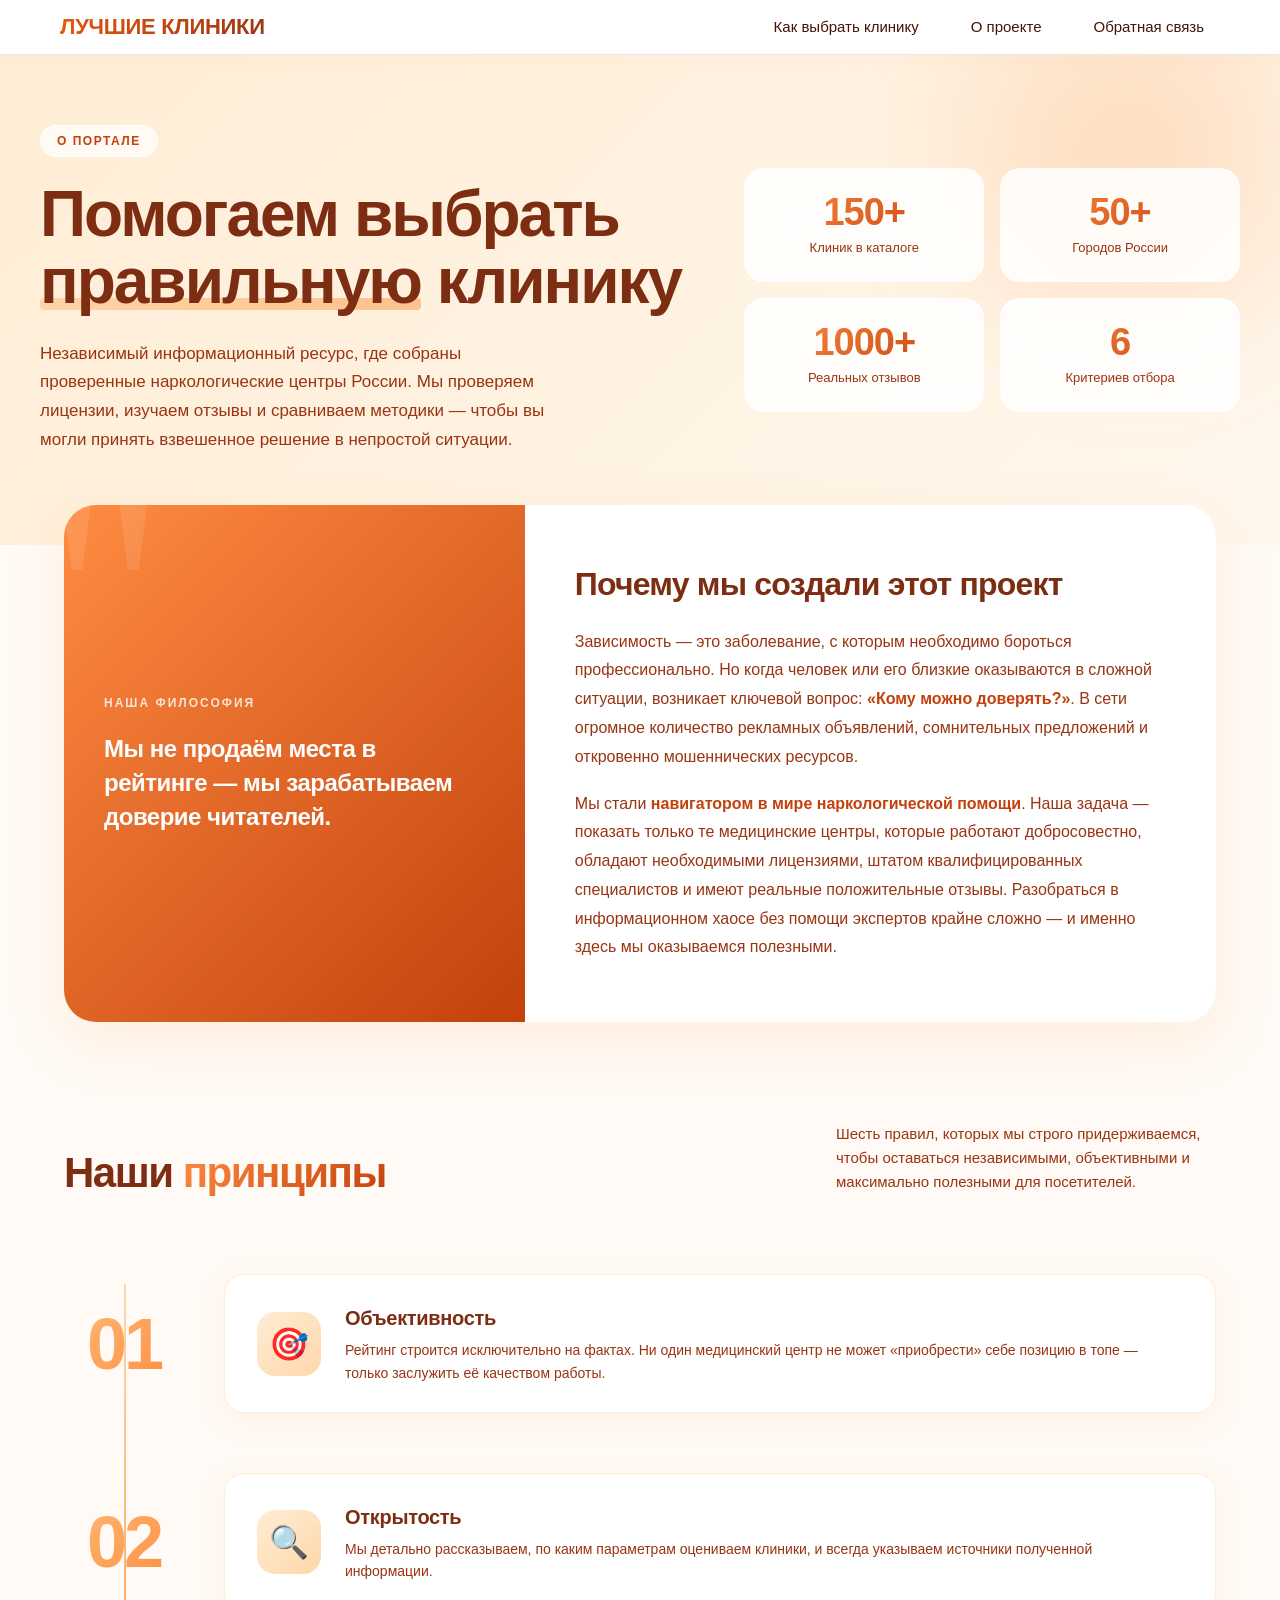
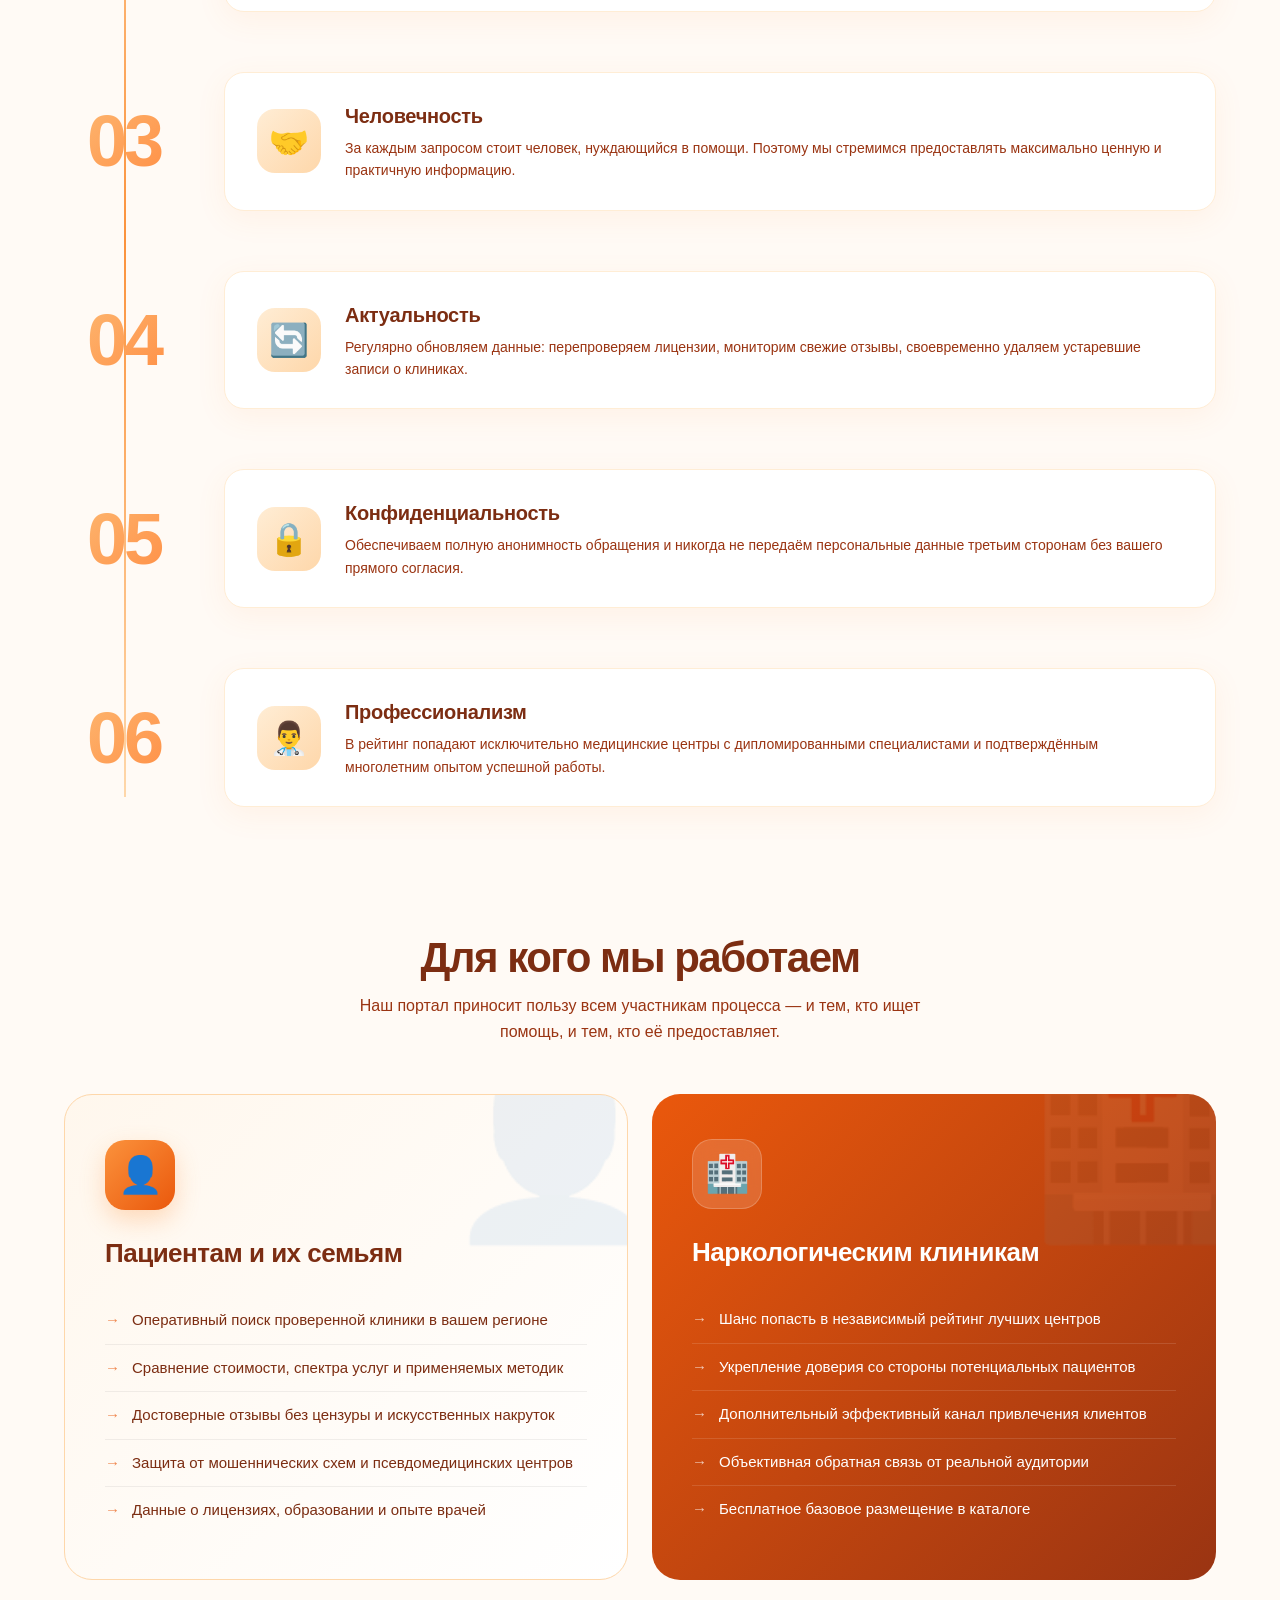
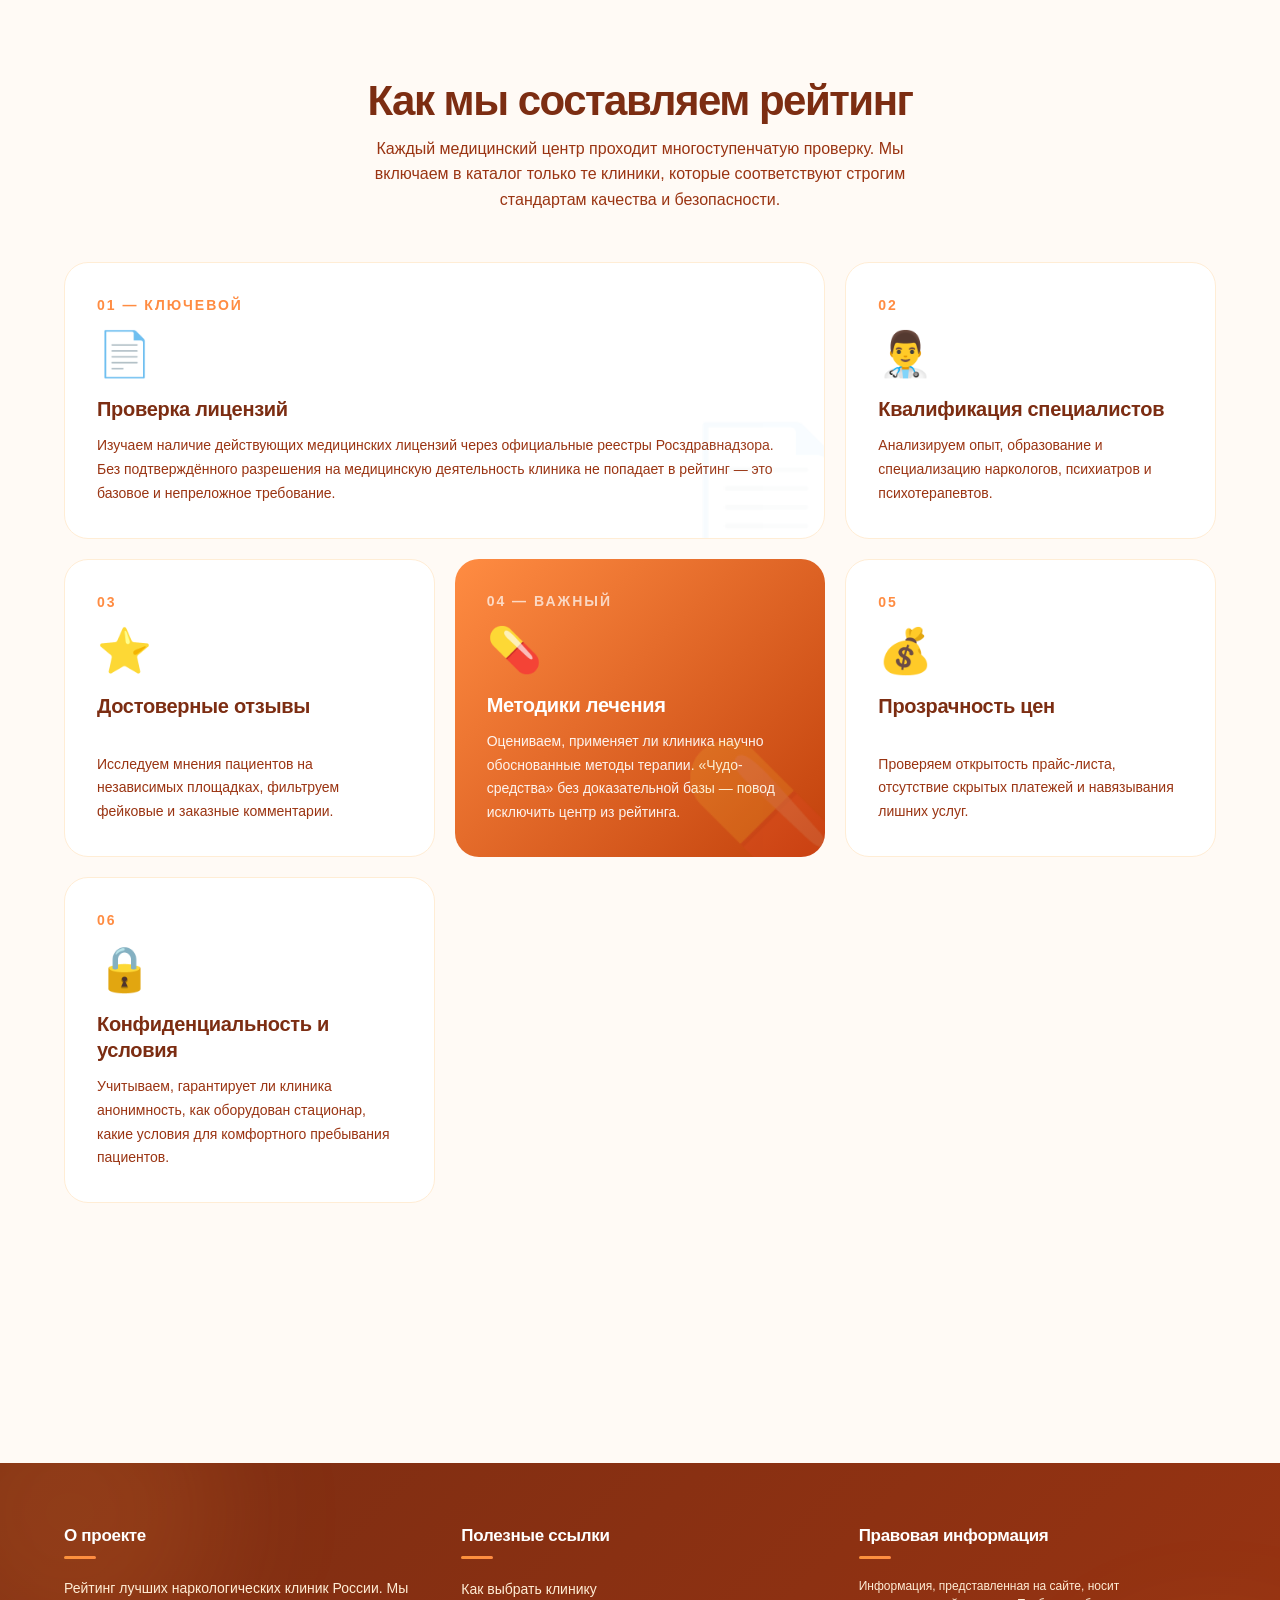
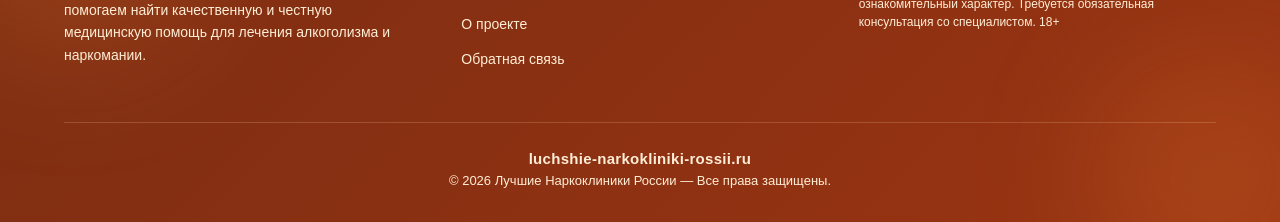
==== pages/about-us.html @ c1997070 "first commit" ====
<!DOCTYPE html>
<html lang="ru">

<head>
    <meta charset="UTF-8">
    <meta name="viewport" content="width=device-width, initial-scale=1, maximum-scale=1, user-scalable=0" />
    <link rel="canonical" href="https://luchshie-narkokliniki-rossii.ru/about-us">
    <meta name="description"
        content="Узнайте больше о портале Лучшие Наркоклиники России. Наша миссия, принципы работы и критерии отбора наркологических центров для независимого рейтинга.">
    <title>О проекте — Лучшие Наркоклиники России | luchshie-narkokliniki-rossii.ru</title>
    <meta name="keywords"
        content="о проекте наркологические клиники, рейтинг наркоцентров россия, независимый рейтинг наркологии">

    <link rel="apple-touch-icon" sizes="180x180" href="/assets/img/favicon/apple-touch-icon.png">
    <link rel="icon" type="image/png" sizes="32x32" href="/assets/img/favicon/favicon-32x32.png">
    <link rel="icon" type="image/png" sizes="16x16" href="/assets/img/favicon/favicon-16x16.png">

    <link rel="stylesheet" href="../style.css">


    <meta name="robots" content="index, follow" />

    <style>
        :root {
            --peach-50: #fff7ed;
            --peach-100: #ffedd5;
            --peach-200: #fed7aa;
            --peach-300: #fdba74;
            --peach-400: #fb923c;
            --peach-500: #ff8c42;
            --peach-600: #ea580c;
            --peach-700: #c2410c;
            --peach-800: #9a3412;
            --peach-900: #7c2d12;
            --text-dark: #431407;
        }

        * {
            margin: 0;
            padding: 0;
            box-sizing: border-box;
        }

        body {
            font-family: 'Segoe UI', -apple-system, BlinkMacSystemFont, sans-serif;
            background: #fffaf5;
            color: var(--text-dark);
            overflow-x: hidden;
        }

        /* ===== HERO — АСИММЕТРИЧНЫЙ С ДВУМЯ КОЛОНКАМИ ===== */
        .hero {
            padding: 70px 24px 90px;
            background: linear-gradient(135deg, var(--peach-100) 0%, var(--peach-50) 100%);
            position: relative;
            overflow: hidden;
        }

        .hero::before {
            content: '';
            position: absolute;
            width: 500px;
            height: 500px;
            background: radial-gradient(circle, rgba(251, 146, 60, 0.25) 0%, transparent 70%);
            border-radius: 50%;
            top: -150px;
            right: -100px;
            filter: blur(40px);
        }

        .hero__inner {
            max-width: 1200px;
            margin: 0 auto;
            display: grid;
            grid-template-columns: 1.3fr 1fr;
            gap: 60px;
            align-items: center;
            position: relative;
            z-index: 1;
        }

        .hero__badge {
            display: inline-block;
            padding: 6px 16px;
            background: rgba(255, 255, 255, 0.7);
            backdrop-filter: blur(10px);
            border: 1px solid rgba(255, 255, 255, 0.9);
            border-radius: 30px;
            font-size: 12px;
            font-weight: 700;
            color: var(--peach-700);
            text-transform: uppercase;
            letter-spacing: 1.5px;
            margin-bottom: 24px;
        }

        .hero h1 {
            font-size: clamp(40px, 6vw, 64px);
            font-weight: 900;
            color: var(--peach-900);
            line-height: 1.05;
            letter-spacing: -2px;
            margin-bottom: 24px;
        }

        .hero h1 em {
            font-style: normal;
            position: relative;
            display: inline-block;
        }

        .hero h1 em::after {
            content: '';
            position: absolute;
            left: 0;
            bottom: 6px;
            width: 100%;
            height: 12px;
            background: linear-gradient(90deg, var(--peach-300), var(--peach-400));
            opacity: 0.5;
            z-index: -1;
            border-radius: 4px;
        }

        .hero__desc {
            font-size: 17px;
            color: var(--peach-800);
            line-height: 1.7;
            max-width: 520px;
        }

        /* Статистика справа */
        .hero__stats {
            display: grid;
            grid-template-columns: 1fr 1fr;
            gap: 16px;
        }

        .stat-card {
            background: rgba(255, 255, 255, 0.85);
            backdrop-filter: blur(15px);
            border: 1px solid rgba(255, 255, 255, 0.9);
            border-radius: 20px;
            padding: 24px;
            text-align: center;
            transition: all 0.3s ease;
        }

        .stat-card:hover {
            transform: translateY(-4px);
            box-shadow: 0 15px 40px rgba(251, 146, 60, 0.18);
        }




        .stat-card:nth-child(3):hover {
            transform: translateY(-14px);
        }

        .stat-card__number {
            font-size: 38px;
            font-weight: 900;
            background: linear-gradient(135deg, var(--peach-500), var(--peach-700));
            -webkit-background-clip: text;
            -webkit-text-fill-color: transparent;
            background-clip: text;
            line-height: 1;
            margin-bottom: 8px;
            letter-spacing: -1px;
        }

        .stat-card__label {
            font-size: 13px;
            color: var(--peach-800);
            font-weight: 500;
            line-height: 1.4;
        }

        /* ===== MAIN ===== */
        .main {
            max-width: 1200px;
            margin: 0 auto;
            padding: 0 24px 100px;
        }

        /* ===== МИССИЯ — SPLIT LAYOUT ===== */
        .mission {
            margin-top: -40px;
            position: relative;
            z-index: 2;
            margin-bottom: 100px;
        }

        .mission__inner {
            background: #ffffff;
            border-radius: 32px;
            overflow: hidden;
            box-shadow: 0 20px 60px rgba(251, 146, 60, 0.12);
            display: grid;
            grid-template-columns: 1fr 1.5fr;
        }

        .mission__accent {
            background: linear-gradient(135deg, var(--peach-500) 0%, var(--peach-700) 100%);
            padding: 60px 40px;
            color: #ffffff;
            display: flex;
            flex-direction: column;
            justify-content: center;
            position: relative;
            overflow: hidden;
        }

        .mission__accent::before {
            content: '"';
            position: absolute;
            font-size: 300px;
            font-family: Georgia, serif;
            top: -60px;
            left: -20px;
            opacity: 0.1;
            line-height: 1;
        }

        .mission__accent-label {
            font-size: 12px;
            font-weight: 700;
            text-transform: uppercase;
            letter-spacing: 2px;
            opacity: 0.8;
            margin-bottom: 20px;
            position: relative;
        }

        .mission__accent-quote {
            font-size: 24px;
            font-weight: 700;
            line-height: 1.4;
            position: relative;
            letter-spacing: -0.5px;
        }

        .mission__content {
            padding: 60px 50px;
        }

        .mission__title {
            font-size: 32px;
            font-weight: 800;
            color: var(--peach-900);
            margin-bottom: 24px;
            letter-spacing: -0.8px;
            line-height: 1.2;
        }

        .mission__text {
            font-size: 16px;
            color: var(--peach-800);
            line-height: 1.8;
            margin-bottom: 18px;
        }

        .mission__text:last-child {
            margin-bottom: 0;
        }

        .mission__text strong {
            color: var(--peach-700);
            font-weight: 700;
        }

        /* ===== ПРИНЦИПЫ — TIMELINE С БОЛЬШИМИ НОМЕРАМИ ===== */
        .principles {
            margin-bottom: 100px;
        }

        .principles__header {
            display: flex;
            align-items: flex-end;
            justify-content: space-between;
            margin-bottom: 50px;
            gap: 30px;
            flex-wrap: wrap;
        }

        .principles__title {
            font-size: 42px;
            font-weight: 900;
            color: var(--peach-900);
            letter-spacing: -1.5px;
            line-height: 1;
        }

        .principles__title span {
            background: linear-gradient(135deg, var(--peach-500), var(--peach-700));
            -webkit-background-clip: text;
            -webkit-text-fill-color: transparent;
            background-clip: text;
        }

        .principles__subtitle {
            font-size: 15px;
            color: var(--peach-800);
            max-width: 380px;
            line-height: 1.6;
        }

        .principles__list {
            display: flex;
            flex-direction: column;
            gap: 0;
            position: relative;
        }

        .principles__list::before {
            content: '';
            position: absolute;
            left: 60px;
            top: 40px;
            bottom: 40px;
            width: 2px;
            background: linear-gradient(180deg, var(--peach-200), var(--peach-400), var(--peach-200));
        }

        .principle-row {
            display: grid;
            grid-template-columns: 120px 1fr;
            gap: 40px;
            padding: 30px 0;
            align-items: center;
            position: relative;
            transition: all 0.3s ease;
        }

        .principle-row:hover {
            transform: translateX(8px);
        }

        .principle-row__number {
            font-size: 72px;
            font-weight: 900;
            line-height: 1;
            background: linear-gradient(135deg, var(--peach-300), var(--peach-500));
            -webkit-background-clip: text;
            -webkit-text-fill-color: transparent;
            background-clip: text;
            letter-spacing: -3px;
            text-align: center;
            position: relative;
            z-index: 1;
        }

        .principle-row__content {
            background: #ffffff;
            border-radius: 20px;
            padding: 28px 32px;
            box-shadow: 0 8px 30px rgba(251, 146, 60, 0.08);
            border: 1px solid var(--peach-100);
            display: flex;
            align-items: center;
            gap: 24px;
            transition: all 0.3s ease;
        }

        .principle-row:hover .principle-row__content {
            box-shadow: 0 15px 45px rgba(251, 146, 60, 0.18);
            border-color: var(--peach-300);
        }

        .principle-row__icon {
            width: 64px;
            height: 64px;
            flex-shrink: 0;
            background: linear-gradient(135deg, var(--peach-100), var(--peach-200));
            border-radius: 18px;
            display: flex;
            align-items: center;
            justify-content: center;
            font-size: 32px;
            transition: transform 0.3s ease;
        }

        .principle-row:hover .principle-row__icon {
            transform: rotate(-8deg) scale(1.08);
        }

        .principle-row__body {
            flex: 1;
        }

        .principle-row__title {
            font-size: 20px;
            font-weight: 800;
            color: var(--peach-900);
            margin-bottom: 6px;
            letter-spacing: -0.3px;
        }

        .principle-row__text {
            font-size: 14px;
            color: var(--peach-800);
            line-height: 1.6;
        }

        /* ===== ДЛЯ КОГО — ДВЕ БОЛЬШИЕ КАРТОЧКИ С ГРАДИЕНТОМ ===== */
        .audience {
            margin-bottom: 100px;
        }

        .audience__header {
            text-align: center;
            margin-bottom: 50px;
        }

        .audience__title {
            font-size: 42px;
            font-weight: 900;
            color: var(--peach-900);
            letter-spacing: -1.5px;
            margin-bottom: 14px;
            line-height: 1;
        }

        .audience__desc {
            font-size: 16px;
            color: var(--peach-800);
            max-width: 600px;
            margin: 0 auto;
            line-height: 1.6;
        }

        .audience__grid {
            display: grid;
            grid-template-columns: 1fr 1fr;
            gap: 24px;
        }

        .audience-card {
            border-radius: 28px;
            padding: 45px 40px;
            position: relative;
            overflow: hidden;
            transition: all 0.4s ease;
            min-height: 420px;
            display: flex;
            flex-direction: column;
        }

        .audience-card:hover {
            transform: translateY(-6px);
        }

        .audience-card--light {
            background: linear-gradient(135deg, var(--peach-50) 0%, #ffffff 100%);
            border: 1px solid var(--peach-200);
            color: var(--peach-900);
        }

        .audience-card--light:hover {
            box-shadow: 0 25px 60px rgba(251, 146, 60, 0.18);
        }

        .audience-card--dark {
            background: linear-gradient(135deg, var(--peach-600) 0%, var(--peach-800) 100%);
            color: #ffffff;
        }

        .audience-card--dark:hover {
            box-shadow: 0 25px 60px rgba(234, 88, 12, 0.3);
        }

        .audience-card__deco {
            position: absolute;
            top: -40px;
            right: -40px;
            font-size: 180px;
            opacity: 0.08;
            line-height: 1;
            pointer-events: none;
        }

        .audience-card__icon {
            width: 70px;
            height: 70px;
            border-radius: 20px;
            display: flex;
            align-items: center;
            justify-content: center;
            font-size: 36px;
            margin-bottom: 24px;
            position: relative;
            z-index: 1;
        }

        .audience-card--light .audience-card__icon {
            background: linear-gradient(135deg, var(--peach-400), var(--peach-600));
            box-shadow: 0 10px 25px rgba(251, 146, 60, 0.3);
        }

        .audience-card--dark .audience-card__icon {
            background: rgba(255, 255, 255, 0.15);
            backdrop-filter: blur(10px);
            border: 1px solid rgba(255, 255, 255, 0.2);
        }

        .audience-card__title {
            font-size: 26px;
            font-weight: 800;
            margin-bottom: 24px;
            letter-spacing: -0.5px;
            position: relative;
            z-index: 1;
        }

        .audience-card__list {
            list-style: none;
            padding: 0;
            margin: 0;
            flex: 1;
            position: relative;
            z-index: 1;
        }

        .audience-card__list li {
            padding: 12px 0;
            font-size: 15px;
            display: flex;
            align-items: flex-start;
            gap: 12px;
            line-height: 1.5;
            border-bottom: 1px solid rgba(0, 0, 0, 0.06);
        }

        .audience-card--dark .audience-card__list li {
            border-bottom-color: rgba(255, 255, 255, 0.12);
        }

        .audience-card__list li:last-child {
            border-bottom: none;
        }

        .audience-card__list li::before {
            content: '→';
            font-weight: 700;
            flex-shrink: 0;
            opacity: 0.7;
        }

        .audience-card--light .audience-card__list li::before {
            color: var(--peach-600);
        }

        /* ===== КРИТЕРИИ — MASONRY-СЕТКА ПЛИТОК ===== */
        .criteria {
            margin-bottom: 100px;
        }

        .criteria__header {
            text-align: center;
            margin-bottom: 50px;
        }

        .criteria__title {
            font-size: 42px;
            font-weight: 900;
            color: var(--peach-900);
            letter-spacing: -1.5px;
            margin-bottom: 14px;
            line-height: 1;
        }

        .criteria__desc {
            font-size: 16px;
            color: var(--peach-800);
            max-width: 600px;
            margin: 0 auto;
            line-height: 1.6;
        }

        .criteria__grid {
            display: grid;
            grid-template-columns: repeat(3, 1fr);
            grid-auto-rows: minmax(180px, auto);
            gap: 20px;
        }

        .criteria-tile {
            background: #ffffff;
            border-radius: 24px;
            padding: 32px;
            border: 1px solid var(--peach-100);
            transition: all 0.3s ease;
            position: relative;
            overflow: hidden;
            display: flex;
            flex-direction: column;
        }

        .criteria-tile:hover {
            transform: translateY(-5px);
            box-shadow: 0 20px 50px rgba(251, 146, 60, 0.15);
            border-color: var(--peach-300);
        }

        /* Разные размеры плиток */
        .criteria-tile--wide {
            grid-column: span 2;
        }

        .criteria-tile--tall {
            grid-row: span 2;
        }

        .criteria-tile--accent {
            background: linear-gradient(135deg, var(--peach-500), var(--peach-700));
            color: #ffffff;
            border: none;
        }

        .criteria-tile__number {
            font-size: 14px;
            font-weight: 800;
            color: var(--peach-500);
            letter-spacing: 2px;
            margin-bottom: 16px;
        }

        .criteria-tile--accent .criteria-tile__number {
            color: rgba(255, 255, 255, 0.7);
        }

        .criteria-tile__icon {
            font-size: 44px;
            margin-bottom: 20px;
            line-height: 1;
        }

        .criteria-tile__title {
            font-size: 20px;
            font-weight: 800;
            color: var(--peach-900);
            margin-bottom: 12px;
            letter-spacing: -0.3px;
            line-height: 1.3;
        }

        .criteria-tile--accent .criteria-tile__title {
            color: #ffffff;
        }

        .criteria-tile__text {
            font-size: 14px;
            color: var(--peach-800);
            line-height: 1.7;
            margin-top: auto;
        }

        .criteria-tile--accent .criteria-tile__text {
            color: rgba(255, 255, 255, 0.92);
        }

        .criteria-tile__deco {
            position: absolute;
            bottom: -30px;
            right: -30px;
            font-size: 140px;
            opacity: 0.05;
            line-height: 1;
            pointer-events: none;
        }

        .criteria-tile--accent .criteria-tile__deco {
            opacity: 0.15;
        }

        /* ===== CTA — БОЛЬШОЙ БЛОК С ПАТТЕРНОМ ===== */
        .cta {
            background: linear-gradient(135deg, var(--peach-900) 0%, var(--peach-700) 100%);
            border-radius: 32px;
            padding: 80px 60px;
            text-align: center;
            color: #ffffff;
            position: relative;
            overflow: hidden;
        }

        .cta::before {
            content: '';
            position: absolute;
            inset: 0;
            background-image:
                radial-gradient(circle at 20% 30%, rgba(251, 146, 60, 0.3) 0%, transparent 40%),
                radial-gradient(circle at 80% 70%, rgba(255, 140, 66, 0.25) 0%, transparent 40%);
            pointer-events: none;
        }

        .cta::after {
            content: '';
            position: absolute;
            inset: 0;
            background-image:
                linear-gradient(45deg, transparent 48%, rgba(255, 255, 255, 0.03) 49%, rgba(255, 255, 255, 0.03) 51%, transparent 52%);
            background-size: 30px 30px;
            pointer-events: none;
        }

        .cta__inner {
            position: relative;
            z-index: 1;
            max-width: 700px;
            margin: 0 auto;
        }

        .cta__label {
            display: inline-block;
            padding: 6px 18px;
            background: rgba(255, 255, 255, 0.12);
            backdrop-filter: blur(10px);
            border: 1px solid rgba(255, 255, 255, 0.2);
            border-radius: 30px;
            font-size: 12px;
            font-weight: 700;
            text-transform: uppercase;
            letter-spacing: 2px;
            margin-bottom: 24px;
        }

        .cta__title {
            font-size: 40px;
            font-weight: 900;
            line-height: 1.15;
            letter-spacing: -1px;
            margin-bottom: 20px;
        }

        .cta__text {
            font-size: 17px;
            opacity: 0.9;
            line-height: 1.6;
            margin-bottom: 36px;
        }

        .cta__buttons {
            display: flex;
            gap: 14px;
            justify-content: center;
            flex-wrap: wrap;
        }

        .cta__btn {
            padding: 16px 34px;
            border-radius: 14px;
            font-size: 15px;
            font-weight: 700;
            text-decoration: none;
            transition: all 0.3s ease;
            display: inline-block;
            letter-spacing: 0.2px;
        }

        .cta__btn--primary {
            background: #ffffff;
            color: var(--peach-700);
            box-shadow: 0 10px 30px rgba(0, 0, 0, 0.2);
        }

        .cta__btn--primary:hover {
            transform: translateY(-3px);
            box-shadow: 0 15px 40px rgba(0, 0, 0, 0.3);
        }

        .cta__btn--ghost {
            background: transparent;
            color: #ffffff;
            border: 2px solid rgba(255, 255, 255, 0.4);
        }

        .cta__btn--ghost:hover {
            background: rgba(255, 255, 255, 0.1);
            border-color: #ffffff;
            transform: translateY(-3px);
        }

        /* ===== АДАПТИВ ===== */
        @media (max-width: 900px) {
            .hero__inner {
                grid-template-columns: 1fr;
                gap: 40px;
            }

            .hero__stats {
                grid-template-columns: repeat(4, 1fr);
                gap: 12px;
            }

            .stat-card:nth-child(2),
            .stat-card:nth-child(3) {
                transform: none;
            }

            .stat-card:nth-child(2):hover,
            .stat-card:nth-child(3):hover {
                transform: translateY(-4px);
            }

            .stat-card__number {
                font-size: 28px;
            }

            .stat-card__label {
                font-size: 11px;
            }

            .mission__inner {
                grid-template-columns: 1fr;
            }

            .mission__accent {
                padding: 40px 30px;
            }

            .mission__content {
                padding: 40px 30px;
            }

            .mission__title {
                font-size: 26px;
            }

            .principles__title,
            .audience__title,
            .criteria__title {
                font-size: 32px;
            }

            .principles__list::before {
                left: 40px;
            }

            .principle-row {
                grid-template-columns: 80px 1fr;
                gap: 20px;
            }

            .principle-row__number {
                font-size: 48px;
            }

            .principle-row__content {
                flex-direction: column;
                text-align: center;
                padding: 24px;
            }

            .audience__grid {
                grid-template-columns: 1fr;
            }

            .audience-card {
                min-height: auto;
                padding: 35px 28px;
            }

            .criteria__grid {
                grid-template-columns: 1fr 1fr;
            }

            .criteria-tile--wide {
                grid-column: span 2;
            }

            .criteria-tile--tall {
                grid-row: span 1;
            }

            .cta {
                padding: 50px 25px;
            }

            .cta__title {
                font-size: 28px;
            }
        }

        @media (max-width: 600px) {
            .hero__stats {
                grid-template-columns: 1fr 1fr;
            }

            .criteria__grid {
                grid-template-columns: 1fr;
            }

            .criteria-tile--wide {
                grid-column: span 1;
            }

            .principle-row {
                grid-template-columns: 1fr;
                gap: 12px;
            }

            .principles__list::before {
                display: none;
            }
        }
    </style>
</head>

<body>

    <!-- ===== ХЕДЕР ===== -->
    <header class="header">
        <div class="header__wrapper">
            <div class="header__container">
                <a class="header__logo logo" href="../index.html">
                    <span class="logo__text"
                        style="font-weight: 800; text-transform: uppercase; color: #ea580c; font-size: 22px;">Лучшие
                        Клиники</span>
                </a>

            </div>
            <div class="header__menu">
                <nav class="header__links">
                    <ul class="header__links-list">
                        <li><a href="./kak-vibrat-kliniky.html">Как выбрать клинику</a></li>
                        <li><a href="./about-us.html">О проекте</a></li>
                        <li><a href="./contacts.html">Обратная связь</a></li>
                    </ul>
                </nav>
            </div>
        </div>
    </header>

    <!-- ===== HERO — АСИММЕТРИЧНЫЙ С СОДЕРЖАНИЕМ И СТАТИСТИКОЙ ===== -->
    <section class="hero">
        <div class="hero__inner">
            <div class="hero__text">
                <span class="hero__badge">О портале</span>
                <h1>Помогаем выбрать <em>правильную</em> клинику</h1>
                <p class="hero__desc">
                    Независимый информационный ресурс, где собраны проверенные наркологические центры России.
                    Мы проверяем лицензии, изучаем отзывы и сравниваем методики — чтобы вы могли принять
                    взвешенное решение в непростой ситуации.
                </p>
            </div>

            <div class="hero__stats">
                <div class="stat-card">
                    <div class="stat-card__number">150+</div>
                    <div class="stat-card__label">Клиник в каталоге</div>
                </div>
                <div class="stat-card">
                    <div class="stat-card__number">50+</div>
                    <div class="stat-card__label">Городов России</div>
                </div>
                <div class="stat-card">
                    <div class="stat-card__number">1000+</div>
                    <div class="stat-card__label">Реальных отзывов</div>
                </div>
                <div class="stat-card">
                    <div class="stat-card__number">6</div>
                    <div class="stat-card__label">Критериев отбора</div>
                </div>
            </div>
        </div>
    </section>

    <main class="main">

        <!-- ===== МИССИЯ — SPLIT LAYOUT ===== -->
        <section class="mission">
            <div class="mission__inner">
                <div class="mission__accent">
                    <div class="mission__accent-label">Наша философия</div>
                    <div class="mission__accent-quote">
                        Мы не продаём места в рейтинге — мы зарабатываем доверие читателей.
                    </div>
                </div>
                <div class="mission__content">
                    <h2 class="mission__title">Почему мы создали этот проект</h2>
                    <p class="mission__text">
                        Зависимость — это заболевание, с которым необходимо бороться профессионально. Но когда человек
                        или его близкие оказываются в сложной ситуации, возникает ключевой вопрос: <strong>«Кому можно
                            доверять?»</strong>. В сети огромное количество рекламных объявлений, сомнительных
                        предложений
                        и откровенно мошеннических ресурсов.
                    </p>
                    <p class="mission__text">
                        Мы стали <strong>навигатором в мире наркологической помощи</strong>. Наша задача — показать
                        только те медицинские центры, которые работают добросовестно, обладают необходимыми лицензиями,
                        штатом квалифицированных специалистов и имеют реальные положительные отзывы. Разобраться
                        в информационном хаосе без помощи экспертов крайне сложно — и именно здесь мы оказываемся
                        полезными.
                    </p>
                </div>
            </div>
        </section>

        <!-- ===== ПРИНЦИПЫ — TIMELINE ===== -->
        <section class="principles">
            <div class="principles__header">
                <h2 class="principles__title">Наши <span>принципы</span></h2>
                <p class="principles__subtitle">
                    Шесть правил, которых мы строго придерживаемся, чтобы оставаться независимыми,
                    объективными и максимально полезными для посетителей.
                </p>
            </div>

            <div class="principles__list">

                <div class="principle-row">
                    <div class="principle-row__number">01</div>
                    <div class="principle-row__content">
                        <div class="principle-row__icon">🎯</div>
                        <div class="principle-row__body">
                            <h3 class="principle-row__title">Объективность</h3>
                            <p class="principle-row__text">
                                Рейтинг строится исключительно на фактах. Ни один медицинский центр не может
                                «приобрести» себе позицию в топе — только заслужить её качеством работы.
                            </p>
                        </div>
                    </div>
                </div>

                <div class="principle-row">
                    <div class="principle-row__number">02</div>
                    <div class="principle-row__content">
                        <div class="principle-row__icon">🔍</div>
                        <div class="principle-row__body">
                            <h3 class="principle-row__title">Открытость</h3>
                            <p class="principle-row__text">
                                Мы детально рассказываем, по каким параметрам оцениваем клиники, и всегда указываем
                                источники полученной информации.
                            </p>
                        </div>
                    </div>
                </div>

                <div class="principle-row">
                    <div class="principle-row__number">03</div>
                    <div class="principle-row__content">
                        <div class="principle-row__icon">🤝</div>
                        <div class="principle-row__body">
                            <h3 class="principle-row__title">Человечность</h3>
                            <p class="principle-row__text">
                                За каждым запросом стоит человек, нуждающийся в помощи. Поэтому мы стремимся
                                предоставлять максимально ценную и практичную информацию.
                            </p>
                        </div>
                    </div>
                </div>

                <div class="principle-row">
                    <div class="principle-row__number">04</div>
                    <div class="principle-row__content">
                        <div class="principle-row__icon">🔄</div>
                        <div class="principle-row__body">
                            <h3 class="principle-row__title">Актуальность</h3>
                            <p class="principle-row__text">
                                Регулярно обновляем данные: перепроверяем лицензии, мониторим свежие отзывы,
                                своевременно удаляем устаревшие записи о клиниках.
                            </p>
                        </div>
                    </div>
                </div>

                <div class="principle-row">
                    <div class="principle-row__number">05</div>
                    <div class="principle-row__content">
                        <div class="principle-row__icon">🔒</div>
                        <div class="principle-row__body">
                            <h3 class="principle-row__title">Конфиденциальность</h3>
                            <p class="principle-row__text">
                                Обеспечиваем полную анонимность обращения и никогда не передаём персональные данные
                                третьим сторонам без вашего прямого согласия.
                            </p>
                        </div>
                    </div>
                </div>

                <div class="principle-row">
                    <div class="principle-row__number">06</div>
                    <div class="principle-row__content">
                        <div class="principle-row__icon">👨‍⚕️</div>
                        <div class="principle-row__body">
                            <h3 class="principle-row__title">Профессионализм</h3>
                            <p class="principle-row__text">
                                В рейтинг попадают исключительно медицинские центры с дипломированными специалистами
                                и подтверждённым многолетним опытом успешной работы.
                            </p>
                        </div>
                    </div>
                </div>

            </div>
        </section>

        <!-- ===== ДЛЯ КОГО — ДВЕ КОНТРАСТНЫЕ КАРТОЧКИ ===== -->
        <section class="audience">
            <div class="audience__header">
                <h2 class="audience__title">Для кого мы работаем</h2>
                <p class="audience__desc">
                    Наш портал приносит пользу всем участникам процесса — и тем, кто ищет помощь,
                    и тем, кто её предоставляет.
                </p>
            </div>

            <div class="audience__grid">

                <div class="audience-card audience-card--light">
                    <div class="audience-card__deco">👤</div>
                    <div class="audience-card__icon">👤</div>
                    <h3 class="audience-card__title">Пациентам и их семьям</h3>
                    <ul class="audience-card__list">
                        <li>Оперативный поиск проверенной клиники в вашем регионе</li>
                        <li>Сравнение стоимости, спектра услуг и применяемых методик</li>
                        <li>Достоверные отзывы без цензуры и искусственных накруток</li>
                        <li>Защита от мошеннических схем и псевдомедицинских центров</li>
                        <li>Данные о лицензиях, образовании и опыте врачей</li>
                    </ul>
                </div>

                <div class="audience-card audience-card--dark">
                    <div class="audience-card__deco">🏥</div>
                    <div class="audience-card__icon">🏥</div>
                    <h3 class="audience-card__title">Наркологическим клиникам</h3>
                    <ul class="audience-card__list">
                        <li>Шанс попасть в независимый рейтинг лучших центров</li>
                        <li>Укрепление доверия со стороны потенциальных пациентов</li>
                        <li>Дополнительный эффективный канал привлечения клиентов</li>
                        <li>Объективная обратная связь от реальной аудитории</li>
                        <li>Бесплатное базовое размещение в каталоге</li>
                    </ul>
                </div>

            </div>
        </section>

        <!-- ===== КРИТЕРИИ — MASONRY-ПЛИТКИ ===== -->
        <section class="criteria">
            <div class="criteria__header">
                <h2 class="criteria__title">Как мы составляем рейтинг</h2>
                <p class="criteria__desc">
                    Каждый медицинский центр проходит многоступенчатую проверку. Мы включаем в каталог только те
                    клиники,
                    которые соответствуют строгим стандартам качества и безопасности.
                </p>
            </div>

            <div class="criteria__grid">

                <div class="criteria-tile criteria-tile--wide">
                    <div class="criteria-tile__deco">📄</div>
                    <div class="criteria-tile__number">01 — КЛЮЧЕВОЙ</div>
                    <div class="criteria-tile__icon">📄</div>
                    <h3 class="criteria-tile__title">Проверка лицензий</h3>
                    <p class="criteria-tile__text">
                        Изучаем наличие действующих медицинских лицензий через официальные реестры Росздравнадзора.
                        Без подтверждённого разрешения на медицинскую деятельность клиника не попадает в рейтинг —
                        это базовое и непреложное требование.
                    </p>
                </div>

                <div class="criteria-tile">
                    <div class="criteria-tile__number">02</div>
                    <div class="criteria-tile__icon">👨‍⚕️</div>
                    <h3 class="criteria-tile__title">Квалификация специалистов</h3>
                    <p class="criteria-tile__text">
                        Анализируем опыт, образование и специализацию наркологов, психиатров и психотерапевтов.
                    </p>
                </div>

                <div class="criteria-tile">
                    <div class="criteria-tile__number">03</div>
                    <div class="criteria-tile__icon">⭐</div>
                    <h3 class="criteria-tile__title">Достоверные отзывы</h3>
                    <p class="criteria-tile__text">
                        Исследуем мнения пациентов на независимых площадках, фильтруем фейковые и заказные комментарии.
                    </p>
                </div>

                <div class="criteria-tile criteria-tile--accent">
                    <div class="criteria-tile__deco">💊</div>
                    <div class="criteria-tile__number">04 — ВАЖНЫЙ</div>
                    <div class="criteria-tile__icon">💊</div>
                    <h3 class="criteria-tile__title">Методики лечения</h3>
                    <p class="criteria-tile__text">
                        Оцениваем, применяет ли клиника научно обоснованные методы терапии. «Чудо-средства»
                        без доказательной базы — повод исключить центр из рейтинга.
                    </p>
                </div>

                <div class="criteria-tile">
                    <div class="criteria-tile__number">05</div>
                    <div class="criteria-tile__icon">💰</div>
                    <h3 class="criteria-tile__title">Прозрачность цен</h3>
                    <p class="criteria-tile__text">
                        Проверяем открытость прайс-листа, отсутствие скрытых платежей и навязывания лишних услуг.
                    </p>
                </div>

                <div class="criteria-tile">
                    <div class="criteria-tile__number">06</div>
                    <div class="criteria-tile__icon">🔒</div>
                    <h3 class="criteria-tile__title">Конфиденциальность и условия</h3>
                    <p class="criteria-tile__text">
                        Учитываем, гарантирует ли клиника анонимность, как оборудован стационар, какие условия
                        для комфортного пребывания пациентов.
                    </p>
                </div>

            </div>
        </section>



    </main>

    <!-- ===== ФУТЕР ===== -->
    <footer class="footer">
        <div class="container">
            <div class="footer-grid">
                <div>
                    <h4>О проекте</h4>
                    <p>Рейтинг лучших наркологических клиник России. Мы помогаем найти
                        качественную и честную медицинскую помощь для лечения алкоголизма и наркомании.</p>
                </div>
                <div>
                    <h4>Полезные ссылки</h4>
                    <ul>
                        <li><a href="./pages/kak-vibrat-kliniky.html">Как выбрать клинику</a></li>
                        <li><a href="./about-us.html">О проекте</a></li>
                        <li><a href="./pages/contacts.html">Обратная связь</a></li>
                    </ul>
                </div>
                <div>
                    <h4>Правовая информация</h4>
                    <p style="font-size: 12px; line-height: 1.5;">Информация, представленная на сайте, носит
                        ознакомительный характер. Требуется обязательная консультация со специалистом. 18+</p>
                </div>
            </div>
            <div class="footer-bottom">
                <p class="footer-domain">luchshie-narkokliniki-rossii.ru</p>
                <p>© 2026 Лучшие Наркоклиники России — Все права защищены.</p>
            </div>
        </div>
    </footer>

    <script src="./scripts/main.js" type="module"></script>

</body>

</html>
---- style.css ----
@import url(./css/header.css);
@import url(./css/footer.css);
@import url(./css/главная.css);
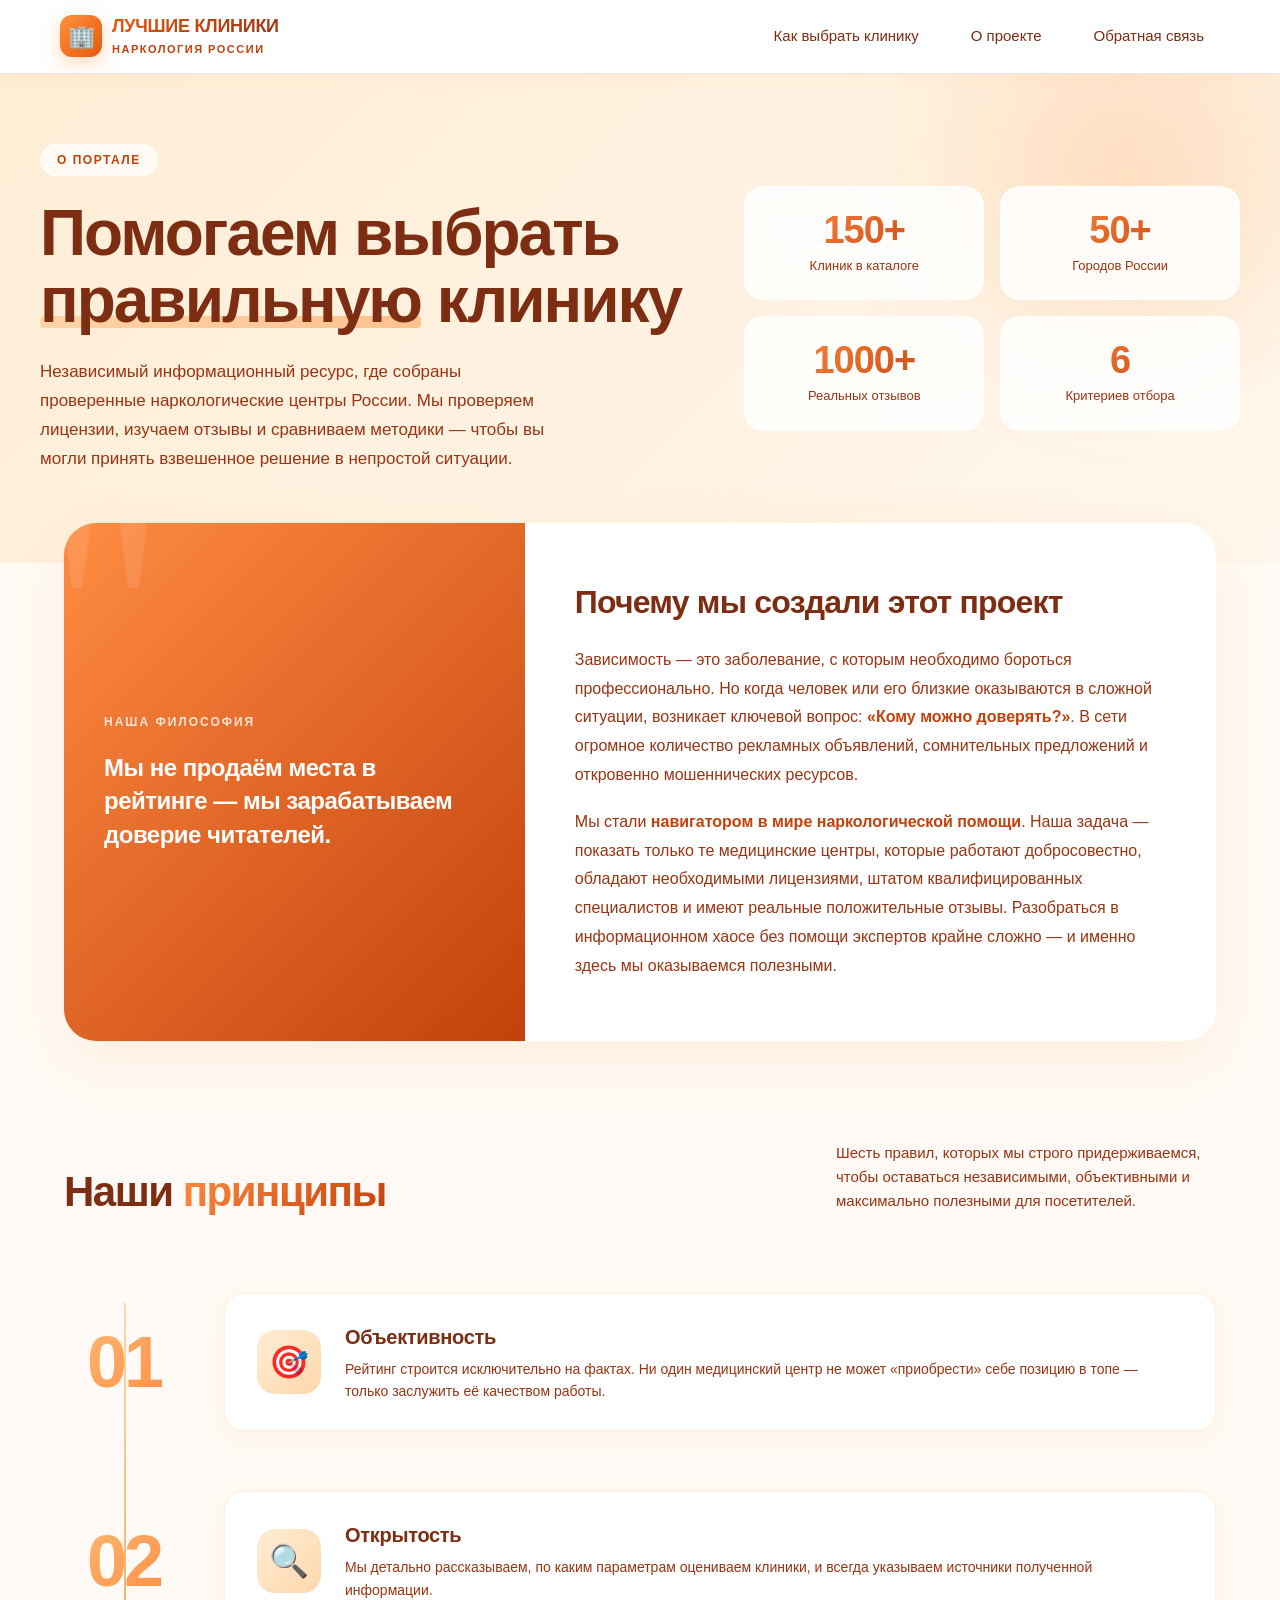
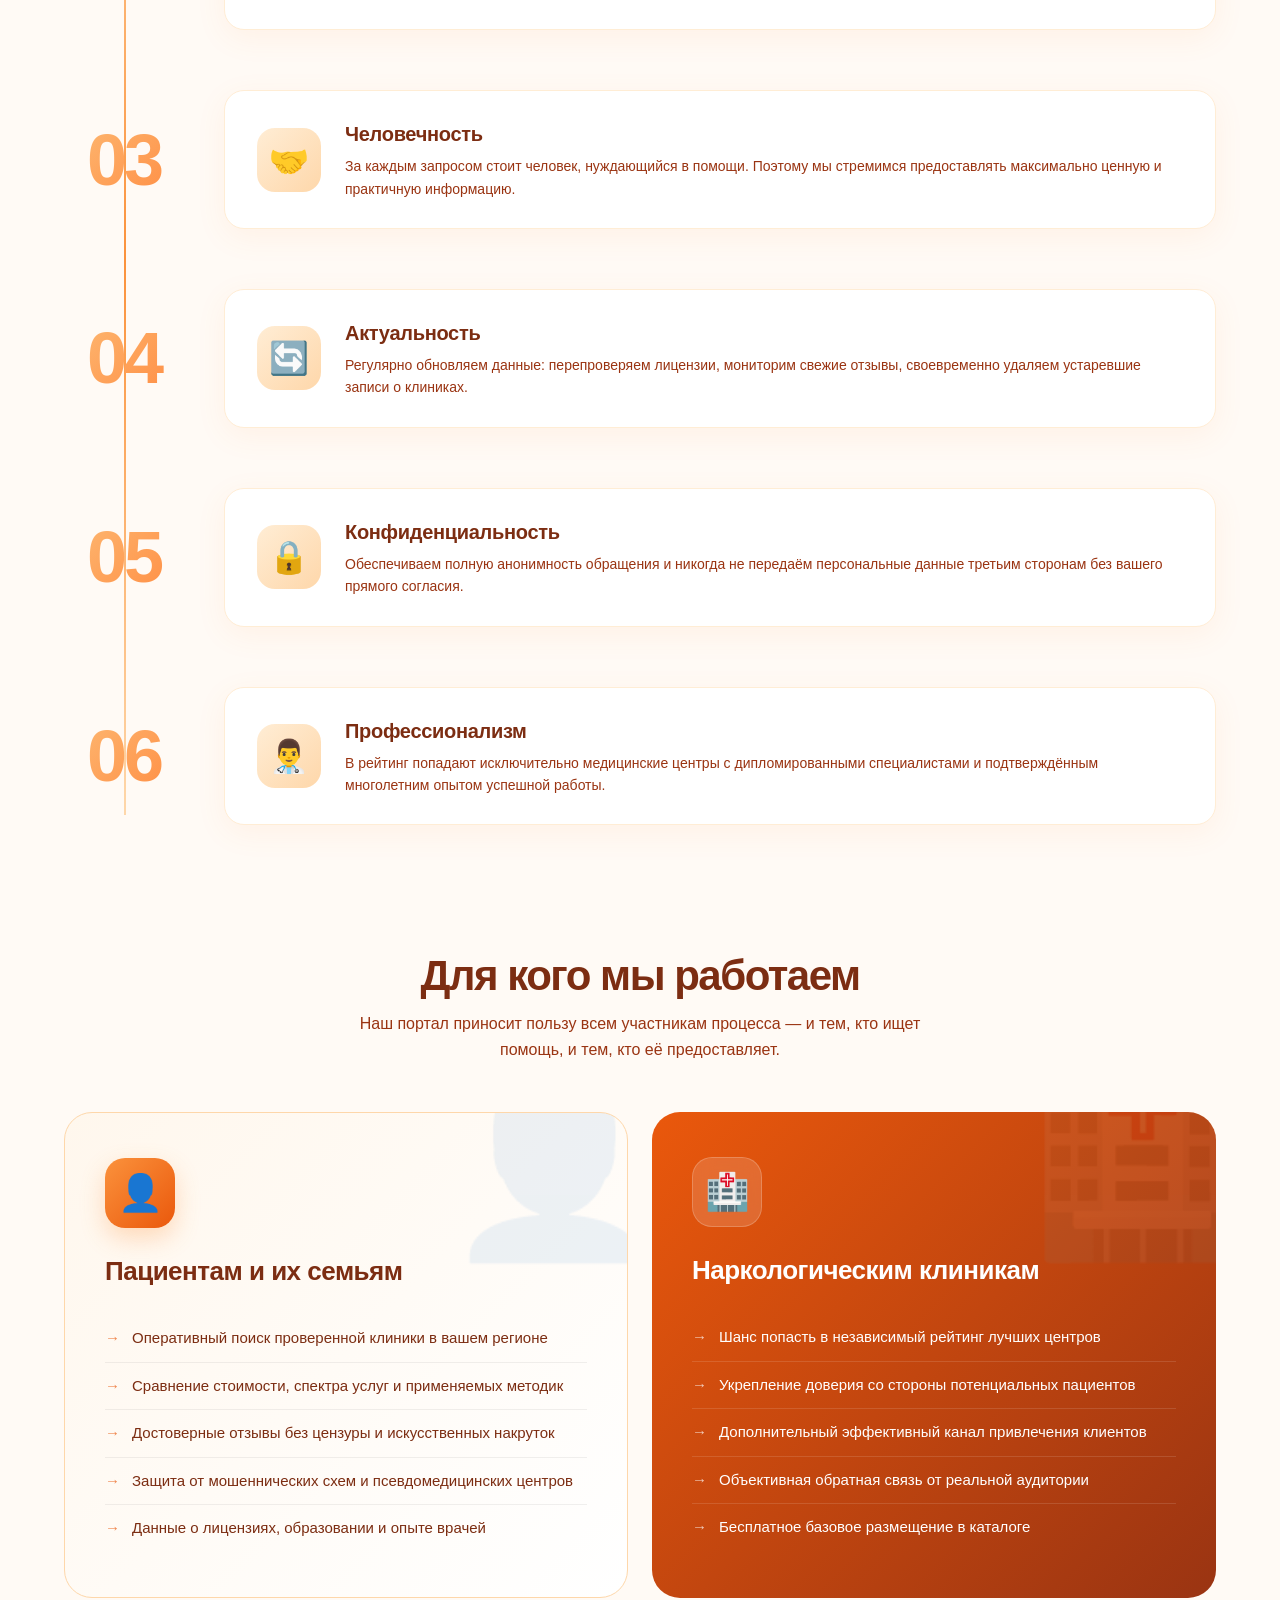
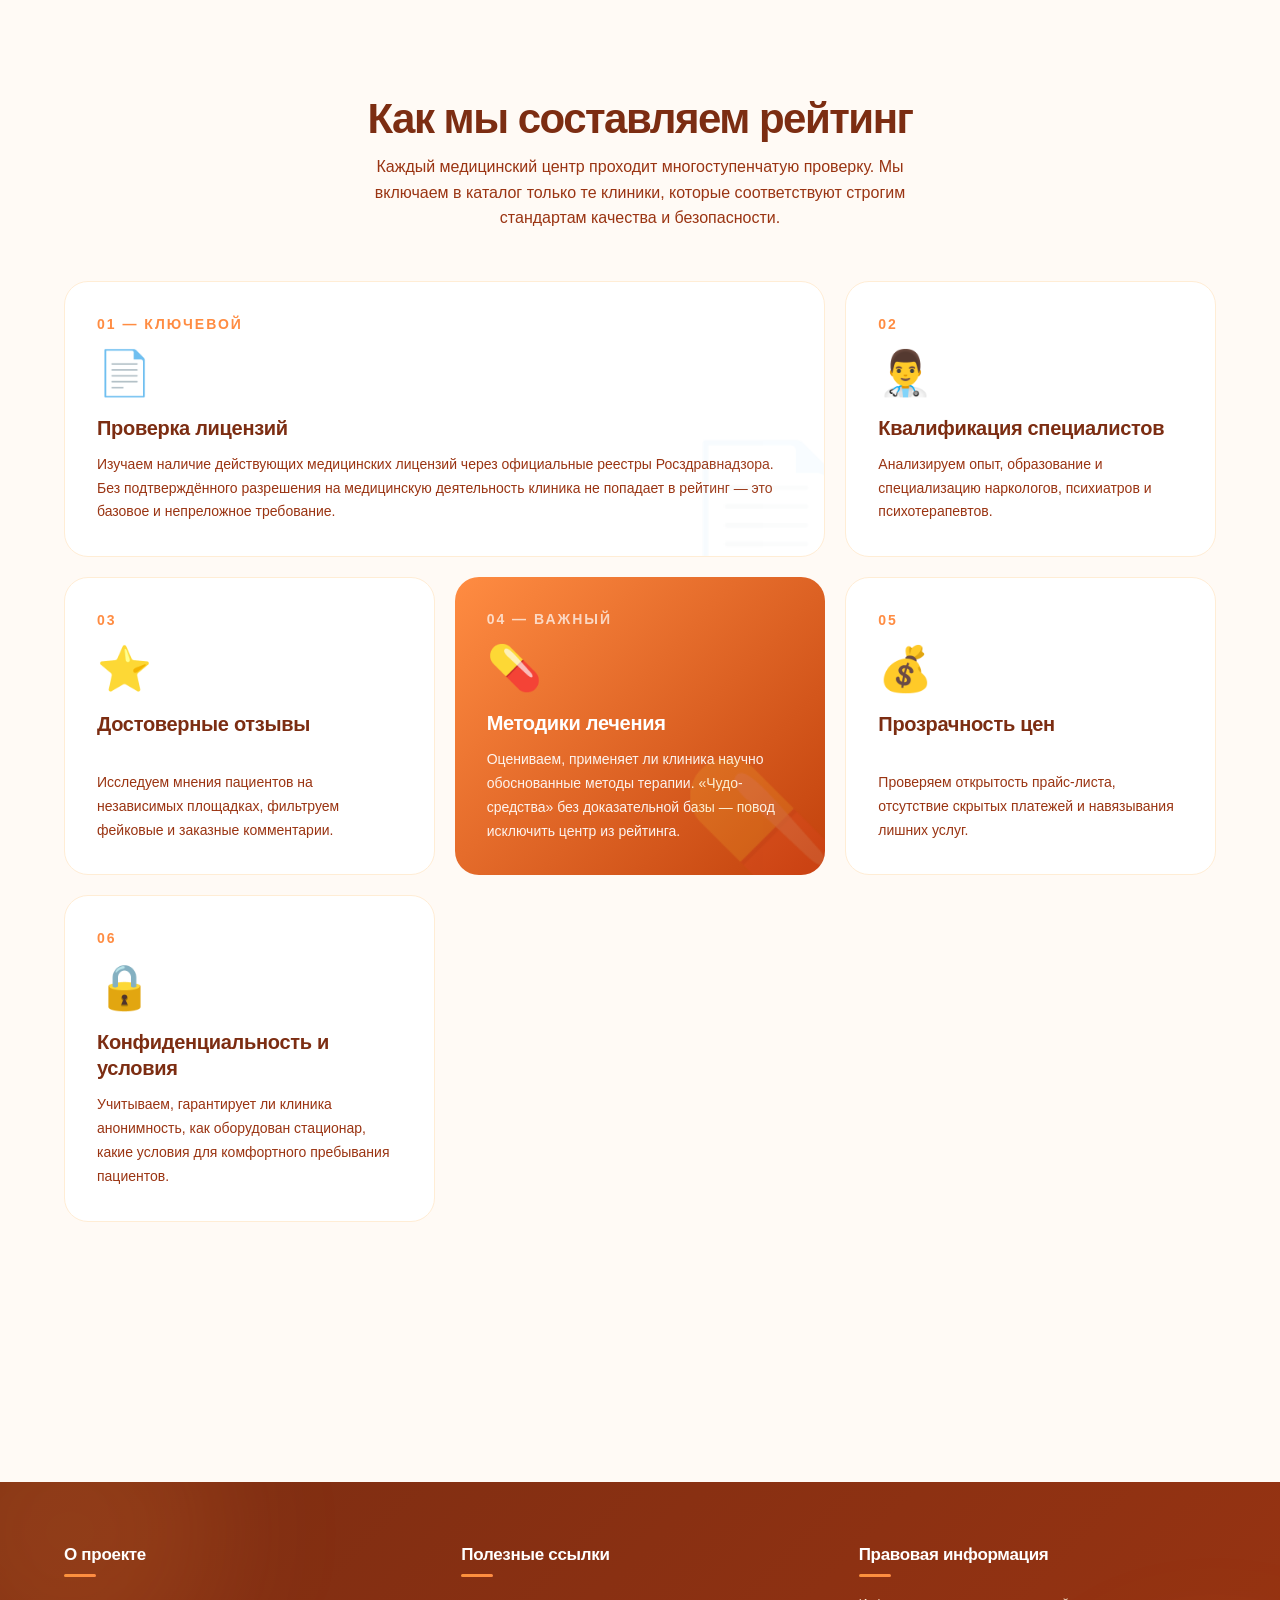
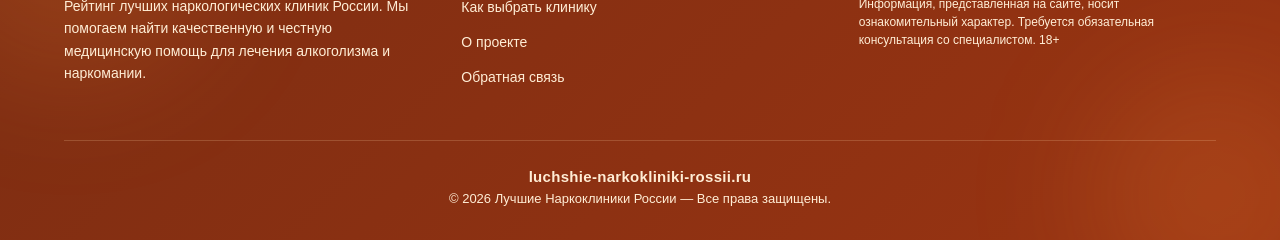
==== commit 5f890aa0: "chto izmenili?" ====
--- a/pages/about-us.html
+++ b/pages/about-us.html
@@ -914,19 +914,21 @@
     <header class="header">
         <div class="header__wrapper">
             <div class="header__container">
-                <a class="header__logo logo" href="../index.html">
-                    <span class="logo__text"
-                        style="font-weight: 800; text-transform: uppercase; color: #ea580c; font-size: 22px;">Лучшие
-                        Клиники</span>
+                <a class="header__logo logo" href="./index.html">
+                    <div class="logo__icon">🏢</div>
+                    <div>
+                        <span class="logo__text">Лучшие Клиники</span>
+                        <span class="logo__sub">НАРКОЛОГИЯ РОССИИ</span>
+                    </div>
                 </a>
 
             </div>
             <div class="header__menu">
                 <nav class="header__links">
                     <ul class="header__links-list">
-                        <li><a href="./kak-vibrat-kliniky.html">Как выбрать клинику</a></li>
-                        <li><a href="./about-us.html">О проекте</a></li>
-                        <li><a href="./contacts.html">Обратная связь</a></li>
+                        <li><a href="./pages/kak-vibrat-kliniky.html">Как выбрать клинику</a></li>
+                        <li><a href="./pages/about-us.html">О проекте</a></li>
+                        <li><a href="./pages/contacts.html">Обратная связь</a></li>
                     </ul>
                 </nav>
             </div>
